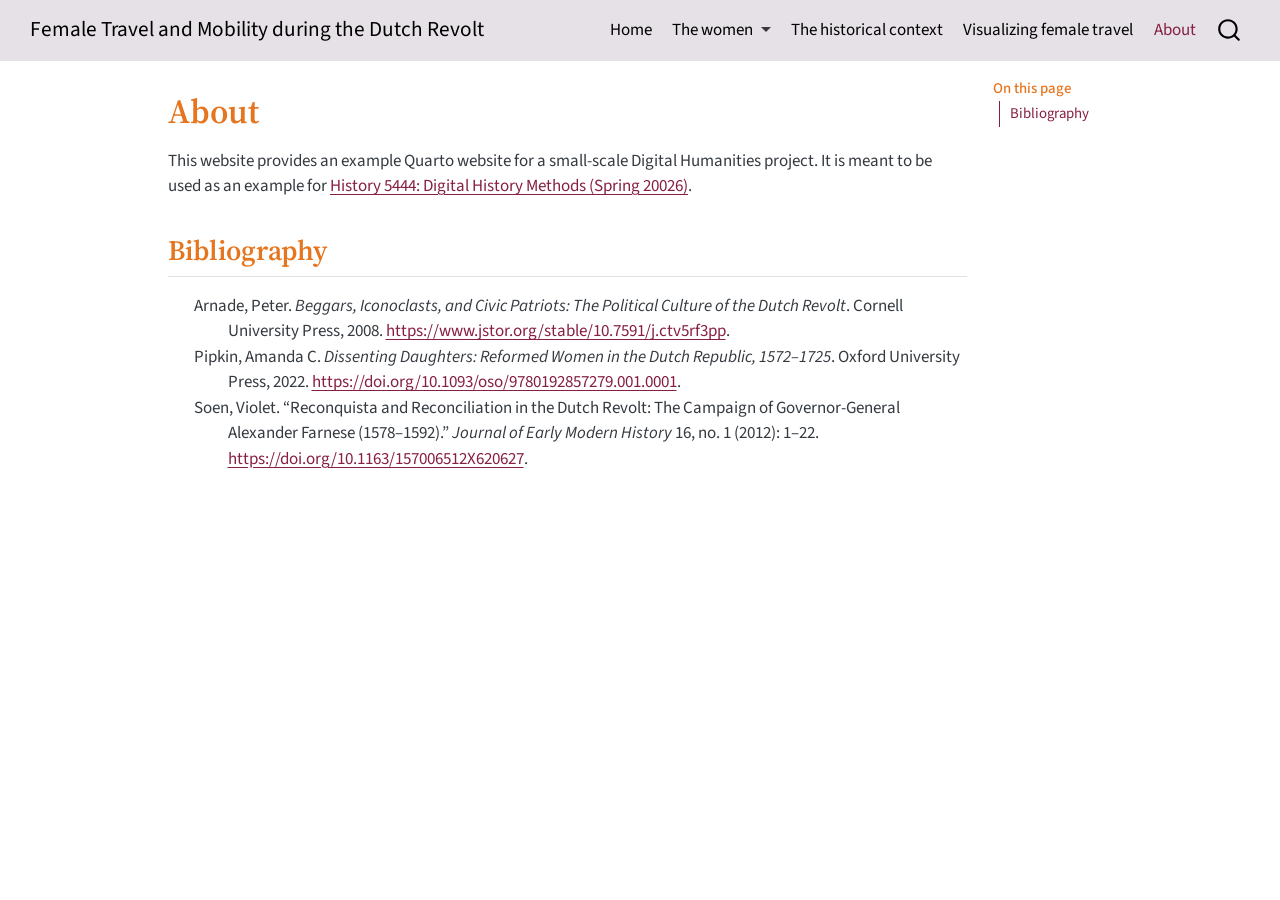
==== about.html @ 66f6cace "Built site for gh-pages" ====
<!DOCTYPE html>
<html xmlns="http://www.w3.org/1999/xhtml" lang="en" xml:lang="en"><head>

<meta charset="utf-8">
<meta name="generator" content="quarto-1.9.36">

<meta name="viewport" content="width=device-width, initial-scale=1.0, user-scalable=yes">


<title>About – Female Travel and Mobility during the Dutch Revolt</title>
<style>
/* Default styles provided by pandoc.
** See https://pandoc.org/MANUAL.html#variables-for-html for config info.
*/
code{white-space: pre-wrap;}
span.smallcaps{font-variant: small-caps;}
div.columns{display: flex; gap: min(4vw, 1.5em);}
div.column{flex: auto; overflow-x: auto;}
div.hanging-indent{margin-left: 1.5em; text-indent: -1.5em;}
ul.task-list{list-style: none;}
ul.task-list li input[type="checkbox"] {
  width: 0.8em;
  margin: 0 0.8em 0.2em -1em; /* quarto-specific, see https://github.com/quarto-dev/quarto-cli/issues/4556 */ 
  vertical-align: middle;
}
/* CSS for citations */
div.csl-bib-body { }
div.csl-entry {
  clear: both;
}
.hanging-indent div.csl-entry {
  margin-left:2em;
  text-indent:-2em;
}
div.csl-left-margin {
  min-width:2em;
  float:left;
}
div.csl-right-inline {
  margin-left:2em;
  padding-left:1em;
}
div.csl-indent {
  margin-left: 2em;
}</style>


<script src="site_libs/quarto-nav/quarto-nav.js"></script>
<script src="site_libs/quarto-nav/headroom.min.js"></script>
<script src="site_libs/clipboard/clipboard.min.js"></script>
<script src="site_libs/quarto-search/autocomplete.umd.js"></script>
<script src="site_libs/quarto-search/fuse.min.js"></script>
<script src="site_libs/quarto-search/quarto-search.js"></script>
<meta name="quarto:offset" content="./">
<script src="site_libs/quarto-html/quarto.js" type="module"></script>
<script src="site_libs/quarto-html/tabsets/tabsets.js" type="module"></script>
<script src="site_libs/quarto-html/popper.min.js"></script>
<script src="site_libs/quarto-html/tippy.umd.min.js"></script>
<script src="site_libs/quarto-html/anchor.min.js"></script>
<link href="site_libs/quarto-html/tippy.css" rel="stylesheet">
<link href="site_libs/quarto-html/quarto-syntax-highlighting-845c23b38eaddc0f92fda52bfe77a8c8.css" rel="stylesheet" id="quarto-text-highlighting-styles">
<script src="site_libs/bootstrap/bootstrap.min.js"></script>
<link href="site_libs/bootstrap/bootstrap-icons.css" rel="stylesheet">
<link href="site_libs/bootstrap/bootstrap-c034fb0089f5bb32b31e6c32194fbc84.min.css" rel="stylesheet" append-hash="true" id="quarto-bootstrap" data-mode="light">
<script id="quarto-search-options" type="application/json">{
  "location": "navbar",
  "copy-button": false,
  "collapse-after": 3,
  "panel-placement": "end",
  "type": "overlay",
  "limit": 50,
  "keyboard-shortcut": [
    "f",
    "/",
    "s"
  ],
  "show-item-context": false,
  "language": {
    "search-no-results-text": "No results",
    "search-matching-documents-text": "matching documents",
    "search-copy-link-title": "Copy link to search",
    "search-hide-matches-text": "Hide additional matches",
    "search-more-match-text": "more match in this document",
    "search-more-matches-text": "more matches in this document",
    "search-clear-button-title": "Clear",
    "search-text-placeholder": "",
    "search-detached-cancel-button-title": "Cancel",
    "search-submit-button-title": "Submit",
    "search-label": "Search"
  }
}</script>


</head>

<body class="nav-fixed quarto-light">

<div id="quarto-search-results"></div>
  <header id="quarto-header" class="headroom fixed-top">
    <nav class="navbar navbar-expand-lg " data-bs-theme="dark">
      <div class="navbar-container container-fluid">
      <div class="navbar-brand-container mx-auto">
    <a class="navbar-brand" href="./index.html">
    <span class="navbar-title">Female Travel and Mobility during the Dutch Revolt</span>
    </a>
  </div>
            <div id="quarto-search" class="" title="Search"></div>
          <button class="navbar-toggler" type="button" data-bs-toggle="collapse" data-bs-target="#navbarCollapse" aria-controls="navbarCollapse" role="menu" aria-expanded="false" aria-label="Toggle navigation" onclick="if (window.quartoToggleHeadroom) { window.quartoToggleHeadroom(); }">
  <span class="navbar-toggler-icon"></span>
</button>
          <div class="collapse navbar-collapse" id="navbarCollapse">
            <ul class="navbar-nav navbar-nav-scroll ms-auto">
  <li class="nav-item">
    <a class="nav-link" href="./index.html"> 
<span class="menu-text">Home</span></a>
  </li>  
  <li class="nav-item dropdown ">
    <a class="nav-link dropdown-toggle" href="#" id="nav-menu-the-women" role="link" data-bs-toggle="dropdown" aria-expanded="false">
 <span class="menu-text">The women</span>
    </a>
    <ul class="dropdown-menu dropdown-menu-end" aria-labelledby="nav-menu-the-women">    
        <li>
    <a class="dropdown-item" href="./anna-df.html">
 <span class="dropdown-text">Anna della Faille</span></a>
  </li>  
        <li>
    <a class="dropdown-item" href="./hester-df.html">
 <span class="dropdown-text">Hester della Faille</span></a>
  </li>  
        <li>
    <a class="dropdown-item" href="./zeghers.html">
 <span class="dropdown-text">Elizabeth Zeghers</span></a>
  </li>  
        <li>
    <a class="dropdown-item" href="./anna-vdm.html">
 <span class="dropdown-text">Anna van der Meulen</span></a>
  </li>  
        <li>
    <a class="dropdown-item" href="./sarah-vdm.html">
 <span class="dropdown-text">Sarah van der Meulen</span></a>
  </li>  
    </ul>
  </li>
  <li class="nav-item">
    <a class="nav-link" href="./context.html"> 
<span class="menu-text">The historical context</span></a>
  </li>  
  <li class="nav-item">
    <a class="nav-link" href="./movements.html"> 
<span class="menu-text">Visualizing female travel</span></a>
  </li>  
  <li class="nav-item">
    <a class="nav-link active" href="./about.html" aria-current="page"> 
<span class="menu-text">About</span></a>
  </li>  
</ul>
          </div> <!-- /navcollapse -->
            <div class="quarto-navbar-tools">
</div>
      </div> <!-- /container-fluid -->
    </nav>
</header>
<!-- content -->
<div id="quarto-content" class="quarto-container page-columns page-rows-contents page-layout-article page-navbar">
<!-- sidebar -->
<!-- margin-sidebar -->
    <div id="quarto-margin-sidebar" class="sidebar margin-sidebar">
        <nav id="TOC" role="doc-toc" class="toc-active">
    <h2 id="toc-title">On this page</h2>
   
  <ul>
  <li><a href="#bibliography" id="toc-bibliography" class="nav-link active" data-scroll-target="#bibliography">Bibliography</a></li>
  </ul>
</nav>
    </div>
<!-- main -->
<main class="content" id="quarto-document-content">

<header id="title-block-header" class="quarto-title-block default">
<div class="quarto-title">
<h1 class="title">About</h1>
</div>



<div class="quarto-title-meta">

    
  
    
  </div>
  


</header>


<p>This website provides an example Quarto website for a small-scale Digital Humanities project. It is meant to be used as an example for <a href="https://jessesadler.github.io/vt5444s26/">History 5444: Digital History Methods (Spring 20026)</a>.</p>
<section id="bibliography" class="level2">
<h2 class="anchored" data-anchor-id="bibliography">Bibliography</h2>
<div id="refs" class="references csl-bib-body hanging-indent" role="list">
<div id="ref-Arnade_2008" class="csl-entry" role="listitem">
Arnade, Peter. <em>Beggars, Iconoclasts, and Civic Patriots: The Political Culture of the Dutch Revolt</em>. Cornell University Press, 2008. <a href="https://www.jstor.org/stable/10.7591/j.ctv5rf3pp">https://www.jstor.org/stable/10.7591/j.ctv5rf3pp</a>.
</div>
<div id="ref-Pipkin_2022" class="csl-entry" role="listitem">
Pipkin, Amanda C. <em>Dissenting Daughters: Reformed Women in the Dutch Republic, 1572–1725</em>. Oxford University Press, 2022. <a href="https://doi.org/10.1093/oso/9780192857279.001.0001">https://doi.org/10.1093/oso/9780192857279.001.0001</a>.
</div>
<div id="ref-Soen_2012" class="csl-entry" role="listitem">
Soen, Violet. <span>“Reconquista and Reconciliation in the Dutch Revolt: The Campaign of Governor-General Alexander Farnese (1578–1592).”</span> <em>Journal of Early Modern History</em> 16, no. 1 (2012): 1–22. <a href="https://doi.org/10.1163/157006512X620627">https://doi.org/10.1163/157006512X620627</a>.
</div>
</div>


</section>

</main> <!-- /main -->
<script id="quarto-html-after-body" type="application/javascript">
  window.document.addEventListener("DOMContentLoaded", function (event) {
    const icon = "";
    const anchorJS = new window.AnchorJS();
    anchorJS.options = {
      placement: 'right',
      icon: icon
    };
    anchorJS.add('.anchored');
    const isCodeAnnotation = (el) => {
      for (const clz of el.classList) {
        if (clz.startsWith('code-annotation-')) {                     
          return true;
        }
      }
      return false;
    }
    const onCopySuccess = function(e) {
      // button target
      const button = e.trigger;
      // don't keep focus
      button.blur();
      // flash "checked"
      button.classList.add('code-copy-button-checked');
      var currentTitle = button.getAttribute("title");
      button.setAttribute("title", "Copied!");
      let tooltip;
      if (window.bootstrap) {
        button.setAttribute("data-bs-toggle", "tooltip");
        button.setAttribute("data-bs-placement", "left");
        button.setAttribute("data-bs-title", "Copied!");
        tooltip = new bootstrap.Tooltip(button, 
          { trigger: "manual", 
            customClass: "code-copy-button-tooltip",
            offset: [0, -8]});
        tooltip.show();    
      }
      setTimeout(function() {
        if (tooltip) {
          tooltip.hide();
          button.removeAttribute("data-bs-title");
          button.removeAttribute("data-bs-toggle");
          button.removeAttribute("data-bs-placement");
        }
        button.setAttribute("title", currentTitle);
        button.classList.remove('code-copy-button-checked');
      }, 1000);
      // clear code selection
      e.clearSelection();
    }
    const getTextToCopy = function(trigger) {
      const outerScaffold = trigger.parentElement.cloneNode(true);
      const codeEl = outerScaffold.querySelector('code');
      for (const childEl of codeEl.children) {
        if (isCodeAnnotation(childEl)) {
          childEl.remove();
        }
      }
      return codeEl.innerText;
    }
    const clipboard = new window.ClipboardJS('.code-copy-button:not([data-in-quarto-modal])', {
      text: getTextToCopy
    });
    clipboard.on('success', onCopySuccess);
    if (window.document.getElementById('quarto-embedded-source-code-modal')) {
      const clipboardModal = new window.ClipboardJS('.code-copy-button[data-in-quarto-modal]', {
        text: getTextToCopy,
        container: window.document.getElementById('quarto-embedded-source-code-modal')
      });
      clipboardModal.on('success', onCopySuccess);
    }
      var localhostRegex = new RegExp(/^(?:http|https):\/\/localhost\:?[0-9]*\//);
      var mailtoRegex = new RegExp(/^mailto:/);
        var filterRegex = new RegExp("https:\/\/jessesadler\.github\.io\/quarto-web-example\/");
      var isInternal = (href) => {
          return filterRegex.test(href) || localhostRegex.test(href) || mailtoRegex.test(href);
      }
      // Inspect non-navigation links and adorn them if external
     var links = window.document.querySelectorAll('a[href]:not(.nav-link):not(.navbar-brand):not(.toc-action):not(.sidebar-link):not(.sidebar-item-toggle):not(.pagination-link):not(.no-external):not([aria-hidden]):not(.dropdown-item):not(.quarto-navigation-tool):not(.about-link)');
      for (var i=0; i<links.length; i++) {
        const link = links[i];
        if (!isInternal(link.href)) {
          // undo the damage that might have been done by quarto-nav.js in the case of
          // links that we want to consider external
          if (link.dataset.originalHref !== undefined) {
            link.href = link.dataset.originalHref;
          }
        }
      }
    function tippyHover(el, contentFn, onTriggerFn, onUntriggerFn) {
      const config = {
        allowHTML: true,
        maxWidth: 500,
        delay: 100,
        arrow: false,
        appendTo: function(el) {
            return el.parentElement;
        },
        interactive: true,
        interactiveBorder: 10,
        theme: 'quarto',
        placement: 'bottom-start',
      };
      if (contentFn) {
        config.content = contentFn;
      }
      if (onTriggerFn) {
        config.onTrigger = onTriggerFn;
      }
      if (onUntriggerFn) {
        config.onUntrigger = onUntriggerFn;
      }
      window.tippy(el, config); 
    }
    const noterefs = window.document.querySelectorAll('a[role="doc-noteref"]');
    for (var i=0; i<noterefs.length; i++) {
      const ref = noterefs[i];
      tippyHover(ref, function() {
        // use id or data attribute instead here
        let href = ref.getAttribute('data-footnote-href') || ref.getAttribute('href');
        try { href = new URL(href).hash; } catch {}
        const id = href.replace(/^#\/?/, "");
        const note = window.document.getElementById(id);
        if (note) {
          return note.innerHTML;
        } else {
          return "";
        }
      });
    }
    const xrefs = window.document.querySelectorAll('a.quarto-xref');
    const processXRef = (id, note) => {
      // Strip column container classes
      const stripColumnClz = (el) => {
        el.classList.remove("page-full", "page-columns");
        if (el.children) {
          for (const child of el.children) {
            stripColumnClz(child);
          }
        }
      }
      stripColumnClz(note)
      if (id === null || id.startsWith('sec-')) {
        // Special case sections, only their first couple elements
        const container = document.createElement("div");
        if (note.children && note.children.length > 2) {
          container.appendChild(note.children[0].cloneNode(true));
          for (let i = 1; i < note.children.length; i++) {
            const child = note.children[i];
            if (child.tagName === "P" && child.innerText === "") {
              continue;
            } else {
              container.appendChild(child.cloneNode(true));
              break;
            }
          }
          if (window.Quarto?.typesetMath) {
            window.Quarto.typesetMath(container);
          }
          return container.innerHTML
        } else {
          if (window.Quarto?.typesetMath) {
            window.Quarto.typesetMath(note);
          }
          return note.innerHTML;
        }
      } else {
        // Remove any anchor links if they are present
        const anchorLink = note.querySelector('a.anchorjs-link');
        if (anchorLink) {
          anchorLink.remove();
        }
        if (window.Quarto?.typesetMath) {
          window.Quarto.typesetMath(note);
        }
        if (note.classList.contains("callout")) {
          return note.outerHTML;
        } else {
          return note.innerHTML;
        }
      }
    }
    for (var i=0; i<xrefs.length; i++) {
      const xref = xrefs[i];
      tippyHover(xref, undefined, function(instance) {
        instance.disable();
        let url = xref.getAttribute('href');
        let hash = undefined; 
        if (url.startsWith('#')) {
          hash = url;
        } else {
          try { hash = new URL(url).hash; } catch {}
        }
        if (hash) {
          const id = hash.replace(/^#\/?/, "");
          const note = window.document.getElementById(id);
          if (note !== null) {
            try {
              const html = processXRef(id, note.cloneNode(true));
              instance.setContent(html);
            } finally {
              instance.enable();
              instance.show();
            }
          } else {
            // See if we can fetch this
            fetch(url.split('#')[0])
            .then(res => res.text())
            .then(html => {
              const parser = new DOMParser();
              const htmlDoc = parser.parseFromString(html, "text/html");
              const note = htmlDoc.getElementById(id);
              if (note !== null) {
                const html = processXRef(id, note);
                instance.setContent(html);
              } 
            }).finally(() => {
              instance.enable();
              instance.show();
            });
          }
        } else {
          // See if we can fetch a full url (with no hash to target)
          // This is a special case and we should probably do some content thinning / targeting
          fetch(url)
          .then(res => res.text())
          .then(html => {
            const parser = new DOMParser();
            const htmlDoc = parser.parseFromString(html, "text/html");
            const note = htmlDoc.querySelector('main.content');
            if (note !== null) {
              // This should only happen for chapter cross references
              // (since there is no id in the URL)
              // remove the first header
              if (note.children.length > 0 && note.children[0].tagName === "HEADER") {
                note.children[0].remove();
              }
              const html = processXRef(null, note);
              instance.setContent(html);
            } 
          }).finally(() => {
            instance.enable();
            instance.show();
          });
        }
      }, function(instance) {
      });
    }
        let selectedAnnoteEl;
        const selectorForAnnotation = ( cell, annotation) => {
          let cellAttr = 'data-code-cell="' + cell + '"';
          let lineAttr = 'data-code-annotation="' +  annotation + '"';
          const selector = 'span[' + cellAttr + '][' + lineAttr + ']';
          return selector;
        }
        const selectCodeLines = (annoteEl) => {
          const doc = window.document;
          const targetCell = annoteEl.getAttribute("data-target-cell");
          const targetAnnotation = annoteEl.getAttribute("data-target-annotation");
          const annoteSpan = window.document.querySelector(selectorForAnnotation(targetCell, targetAnnotation));
          const lines = annoteSpan.getAttribute("data-code-lines").split(",");
          const lineIds = lines.map((line) => {
            return targetCell + "-" + line;
          })
          let top = null;
          let height = null;
          let parent = null;
          if (lineIds.length > 0) {
              //compute the position of the single el (top and bottom and make a div)
              const el = window.document.getElementById(lineIds[0]);
              top = el.offsetTop;
              height = el.offsetHeight;
              parent = el.parentElement.parentElement;
            if (lineIds.length > 1) {
              const lastEl = window.document.getElementById(lineIds[lineIds.length - 1]);
              const bottom = lastEl.offsetTop + lastEl.offsetHeight;
              height = bottom - top;
            }
            if (top !== null && height !== null && parent !== null) {
              // cook up a div (if necessary) and position it 
              let div = window.document.getElementById("code-annotation-line-highlight");
              if (div === null) {
                div = window.document.createElement("div");
                div.setAttribute("id", "code-annotation-line-highlight");
                div.style.position = 'absolute';
                parent.appendChild(div);
              }
              div.style.top = top - 2 + "px";
              div.style.height = height + 4 + "px";
              div.style.left = 0;
              let gutterDiv = window.document.getElementById("code-annotation-line-highlight-gutter");
              if (gutterDiv === null) {
                gutterDiv = window.document.createElement("div");
                gutterDiv.setAttribute("id", "code-annotation-line-highlight-gutter");
                gutterDiv.style.position = 'absolute';
                const codeCell = window.document.getElementById(targetCell);
                const gutter = codeCell.querySelector('.code-annotation-gutter');
                gutter.appendChild(gutterDiv);
              }
              gutterDiv.style.top = top - 2 + "px";
              gutterDiv.style.height = height + 4 + "px";
            }
            selectedAnnoteEl = annoteEl;
          }
        };
        const unselectCodeLines = () => {
          const elementsIds = ["code-annotation-line-highlight", "code-annotation-line-highlight-gutter"];
          elementsIds.forEach((elId) => {
            const div = window.document.getElementById(elId);
            if (div) {
              div.remove();
            }
          });
          selectedAnnoteEl = undefined;
        };
          // Handle positioning of the toggle
      window.addEventListener(
        "resize",
        throttle(() => {
          elRect = undefined;
          if (selectedAnnoteEl) {
            selectCodeLines(selectedAnnoteEl);
          }
        }, 10)
      );
      function throttle(fn, ms) {
      let throttle = false;
      let timer;
        return (...args) => {
          if(!throttle) { // first call gets through
              fn.apply(this, args);
              throttle = true;
          } else { // all the others get throttled
              if(timer) clearTimeout(timer); // cancel #2
              timer = setTimeout(() => {
                fn.apply(this, args);
                timer = throttle = false;
              }, ms);
          }
        };
      }
        // Attach click handler to the DT
        const annoteDls = window.document.querySelectorAll('dt[data-target-cell]');
        for (const annoteDlNode of annoteDls) {
          annoteDlNode.addEventListener('click', (event) => {
            const clickedEl = event.target;
            if (clickedEl !== selectedAnnoteEl) {
              unselectCodeLines();
              const activeEl = window.document.querySelector('dt[data-target-cell].code-annotation-active');
              if (activeEl) {
                activeEl.classList.remove('code-annotation-active');
              }
              selectCodeLines(clickedEl);
              clickedEl.classList.add('code-annotation-active');
            } else {
              // Unselect the line
              unselectCodeLines();
              clickedEl.classList.remove('code-annotation-active');
            }
          });
        }
    const findCites = (el) => {
      const parentEl = el.parentElement;
      if (parentEl) {
        const cites = parentEl.dataset.cites;
        if (cites) {
          return {
            el,
            cites: cites.split(' ')
          };
        } else {
          return findCites(el.parentElement)
        }
      } else {
        return undefined;
      }
    };
    var bibliorefs = window.document.querySelectorAll('a[role="doc-biblioref"]');
    for (var i=0; i<bibliorefs.length; i++) {
      const ref = bibliorefs[i];
      const citeInfo = findCites(ref);
      if (citeInfo) {
        tippyHover(citeInfo.el, function() {
          var popup = window.document.createElement('div');
          citeInfo.cites.forEach(function(cite) {
            var citeDiv = window.document.createElement('div');
            citeDiv.classList.add('hanging-indent');
            citeDiv.classList.add('csl-entry');
            var biblioDiv = window.document.getElementById('ref-' + cite);
            if (biblioDiv) {
              citeDiv.innerHTML = biblioDiv.innerHTML;
            }
            popup.appendChild(citeDiv);
          });
          return popup.innerHTML;
        });
      }
    }
  });
  </script>
</div> <!-- /content -->




</body></html>
---- site_libs/quarto-html/tippy.css ----
.tippy-box[data-animation=fade][data-state=hidden]{opacity:0}[data-tippy-root]{max-width:calc(100vw - 10px)}.tippy-box{position:relative;background-color:#333;color:#fff;border-radius:4px;font-size:14px;line-height:1.4;white-space:normal;outline:0;transition-property:transform,visibility,opacity}.tippy-box[data-placement^=top]>.tippy-arrow{bottom:0}.tippy-box[data-placement^=top]>.tippy-arrow:before{bottom:-7px;left:0;border-width:8px 8px 0;border-top-color:initial;transform-origin:center top}.tippy-box[data-placement^=bottom]>.tippy-arrow{top:0}.tippy-box[data-placement^=bottom]>.tippy-arrow:before{top:-7px;left:0;border-width:0 8px 8px;border-bottom-color:initial;transform-origin:center bottom}.tippy-box[data-placement^=left]>.tippy-arrow{right:0}.tippy-box[data-placement^=left]>.tippy-arrow:before{border-width:8px 0 8px 8px;border-left-color:initial;right:-7px;transform-origin:center left}.tippy-box[data-placement^=right]>.tippy-arrow{left:0}.tippy-box[data-placement^=right]>.tippy-arrow:before{left:-7px;border-width:8px 8px 8px 0;border-right-color:initial;transform-origin:center right}.tippy-box[data-inertia][data-state=visible]{transition-timing-function:cubic-bezier(.54,1.5,.38,1.11)}.tippy-arrow{width:16px;height:16px;color:#333}.tippy-arrow:before{content:"";position:absolute;border-color:transparent;border-style:solid}.tippy-content{position:relative;padding:5px 9px;z-index:1}
---- site_libs/quarto-html/quarto-syntax-highlighting-845c23b38eaddc0f92fda52bfe77a8c8.css ----
/* quarto syntax highlight colors */
:root {
  --quarto-hl-ot-color: #003B4F;
  --quarto-hl-at-color: #657422;
  --quarto-hl-ss-color: #20794D;
  --quarto-hl-an-color: #5E5E5E;
  --quarto-hl-fu-color: #4758AB;
  --quarto-hl-st-color: #20794D;
  --quarto-hl-cf-color: #003B4F;
  --quarto-hl-op-color: #5E5E5E;
  --quarto-hl-er-color: #AD0000;
  --quarto-hl-bn-color: #AD0000;
  --quarto-hl-al-color: #AD0000;
  --quarto-hl-va-color: #111111;
  --quarto-hl-bu-color: inherit;
  --quarto-hl-ex-color: inherit;
  --quarto-hl-pp-color: #AD0000;
  --quarto-hl-in-color: #5E5E5E;
  --quarto-hl-vs-color: #20794D;
  --quarto-hl-wa-color: #5E5E5E;
  --quarto-hl-do-color: #5E5E5E;
  --quarto-hl-im-color: #00769E;
  --quarto-hl-ch-color: #20794D;
  --quarto-hl-dt-color: #AD0000;
  --quarto-hl-fl-color: #AD0000;
  --quarto-hl-co-color: #5E5E5E;
  --quarto-hl-cv-color: #5E5E5E;
  --quarto-hl-cn-color: #8f5902;
  --quarto-hl-sc-color: #5E5E5E;
  --quarto-hl-dv-color: #AD0000;
  --quarto-hl-kw-color: #003B4F;
}

/* other quarto variables */
:root {
  --quarto-font-monospace: SFMono-Regular, Menlo, Monaco, Consolas, "Liberation Mono", "Courier New", monospace;
}

/* syntax highlight based on Pandoc's rules */
pre > code.sourceCode > span {
  color: #003B4F;
}

code.sourceCode > span {
  color: #003B4F;
}

div.sourceCode,
div.sourceCode pre.sourceCode {
  color: #003B4F;
}

/* Normal */
code span {
  color: #003B4F;
}

/* Alert */
code span.al {
  color: #AD0000;
  font-style: inherit;
}

/* Annotation */
code span.an {
  color: #5E5E5E;
  font-style: inherit;
}

/* Attribute */
code span.at {
  color: #657422;
  font-style: inherit;
}

/* BaseN */
code span.bn {
  color: #AD0000;
  font-style: inherit;
}

/* BuiltIn */
code span.bu {
  font-style: inherit;
}

/* ControlFlow */
code span.cf {
  color: #003B4F;
  font-weight: bold;
  font-style: inherit;
}

/* Char */
code span.ch {
  color: #20794D;
  font-style: inherit;
}

/* Constant */
code span.cn {
  color: #8f5902;
  font-style: inherit;
}

/* Comment */
code span.co {
  color: #5E5E5E;
  font-style: inherit;
}

/* CommentVar */
code span.cv {
  color: #5E5E5E;
  font-style: italic;
}

/* Documentation */
code span.do {
  color: #5E5E5E;
  font-style: italic;
}

/* DataType */
code span.dt {
  color: #AD0000;
  font-style: inherit;
}

/* DecVal */
code span.dv {
  color: #AD0000;
  font-style: inherit;
}

/* Error */
code span.er {
  color: #AD0000;
  font-style: inherit;
}

/* Extension */
code span.ex {
  font-style: inherit;
}

/* Float */
code span.fl {
  color: #AD0000;
  font-style: inherit;
}

/* Function */
code span.fu {
  color: #4758AB;
  font-style: inherit;
}

/* Import */
code span.im {
  color: #00769E;
  font-style: inherit;
}

/* Information */
code span.in {
  color: #5E5E5E;
  font-style: inherit;
}

/* Keyword */
code span.kw {
  color: #003B4F;
  font-weight: bold;
  font-style: inherit;
}

/* Operator */
code span.op {
  color: #5E5E5E;
  font-style: inherit;
}

/* Other */
code span.ot {
  color: #003B4F;
  font-style: inherit;
}

/* Preprocessor */
code span.pp {
  color: #AD0000;
  font-style: inherit;
}

/* SpecialChar */
code span.sc {
  color: #5E5E5E;
  font-style: inherit;
}

/* SpecialString */
code span.ss {
  color: #20794D;
  font-style: inherit;
}

/* String */
code span.st {
  color: #20794D;
  font-style: inherit;
}

/* Variable */
code span.va {
  color: #111111;
  font-style: inherit;
}

/* VerbatimString */
code span.vs {
  color: #20794D;
  font-style: inherit;
}

/* Warning */
code span.wa {
  color: #5E5E5E;
  font-style: italic;
}

.prevent-inlining {
  content: "</";
}

/*# sourceMappingURL=ac89f0bb514bba72461919f78549e31c.css.map */
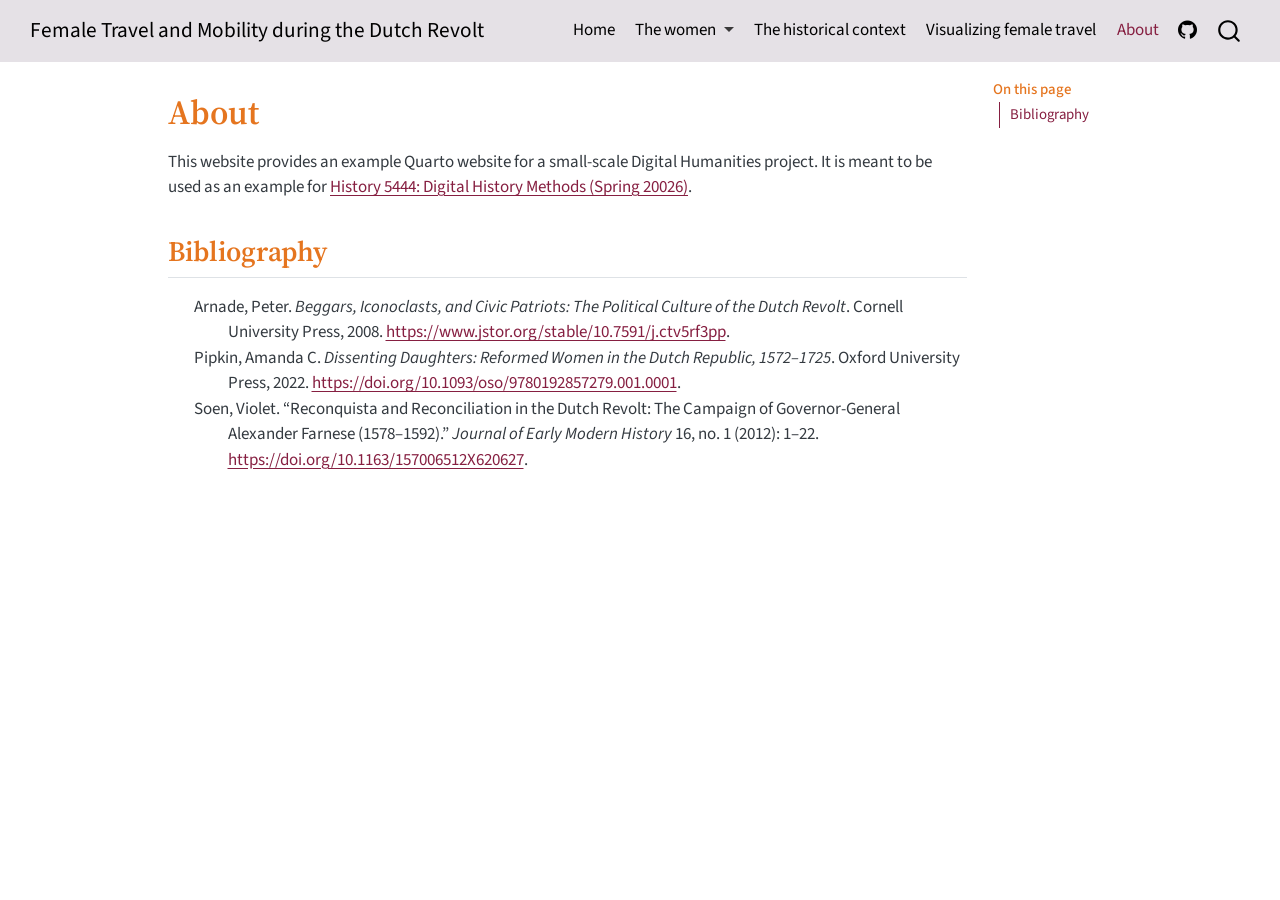
==== commit 07e7db21: "Built site for gh-pages" ====
--- a/about.html
+++ b/about.html
@@ -2,7 +2,7 @@
 <html xmlns="http://www.w3.org/1999/xhtml" lang="en" xml:lang="en"><head>
 
 <meta charset="utf-8">
-<meta name="generator" content="quarto-1.9.36">
+<meta name="generator" content="quarto-1.9.37">
 
 <meta name="viewport" content="width=device-width, initial-scale=1.0, user-scalable=yes">
 
@@ -58,10 +58,10 @@
 <script src="site_libs/quarto-html/tippy.umd.min.js"></script>
 <script src="site_libs/quarto-html/anchor.min.js"></script>
 <link href="site_libs/quarto-html/tippy.css" rel="stylesheet">
-<link href="site_libs/quarto-html/quarto-syntax-highlighting-845c23b38eaddc0f92fda52bfe77a8c8.css" rel="stylesheet" id="quarto-text-highlighting-styles">
+<link href="site_libs/quarto-html/quarto-syntax-highlighting-7f8f88aac4f3542376d5c11b86a4c14d.css" rel="stylesheet" id="quarto-text-highlighting-styles">
 <script src="site_libs/bootstrap/bootstrap.min.js"></script>
 <link href="site_libs/bootstrap/bootstrap-icons.css" rel="stylesheet">
-<link href="site_libs/bootstrap/bootstrap-c034fb0089f5bb32b31e6c32194fbc84.min.css" rel="stylesheet" append-hash="true" id="quarto-bootstrap" data-mode="light">
+<link href="site_libs/bootstrap/bootstrap-481a39b25387326fc2a14700b6f71c9c.min.css" rel="stylesheet" append-hash="true" id="quarto-bootstrap" data-mode="light">
 <script id="quarto-search-options" type="application/json">{
   "location": "navbar",
   "copy-button": false,
@@ -152,6 +152,11 @@
   <li class="nav-item">
     <a class="nav-link active" href="./about.html" aria-current="page"> 
 <span class="menu-text">About</span></a>
+  </li>  
+  <li class="nav-item compact">
+    <a class="nav-link" href="https://github.com/jessesadler/quarto-web-example"> <i class="bi bi-github" role="img">
+</i> 
+<span class="menu-text"></span></a>
   </li>  
 </ul>
           </div> <!-- /navcollapse -->
--- a/site_libs/quarto-html/quarto-syntax-highlighting-7f8f88aac4f3542376d5c11b86a4c14d.css
+++ b/site_libs/quarto-html/quarto-syntax-highlighting-7f8f88aac4f3542376d5c11b86a4c14d.css
@@ -0,0 +1,236 @@
+/* quarto syntax highlight colors */
+:root {
+  --quarto-hl-ot-color: #003B4F;
+  --quarto-hl-at-color: #657422;
+  --quarto-hl-ss-color: #20794D;
+  --quarto-hl-an-color: #5E5E5E;
+  --quarto-hl-fu-color: #4758AB;
+  --quarto-hl-st-color: #20794D;
+  --quarto-hl-cf-color: #003B4F;
+  --quarto-hl-op-color: #5E5E5E;
+  --quarto-hl-er-color: #AD0000;
+  --quarto-hl-bn-color: #AD0000;
+  --quarto-hl-al-color: #AD0000;
+  --quarto-hl-va-color: #111111;
+  --quarto-hl-bu-color: inherit;
+  --quarto-hl-ex-color: inherit;
+  --quarto-hl-pp-color: #AD0000;
+  --quarto-hl-in-color: #5E5E5E;
+  --quarto-hl-vs-color: #20794D;
+  --quarto-hl-wa-color: #5E5E5E;
+  --quarto-hl-do-color: #5E5E5E;
+  --quarto-hl-im-color: #00769E;
+  --quarto-hl-ch-color: #20794D;
+  --quarto-hl-dt-color: #AD0000;
+  --quarto-hl-fl-color: #AD0000;
+  --quarto-hl-co-color: #5E5E5E;
+  --quarto-hl-cv-color: #5E5E5E;
+  --quarto-hl-cn-color: #8f5902;
+  --quarto-hl-sc-color: #5E5E5E;
+  --quarto-hl-dv-color: #AD0000;
+  --quarto-hl-kw-color: #003B4F;
+}
+
+/* other quarto variables */
+:root {
+  --quarto-font-monospace: SFMono-Regular, Menlo, Monaco, Consolas, "Liberation Mono", "Courier New", monospace;
+}
+
+/* syntax highlight based on Pandoc's rules */
+pre > code.sourceCode > span {
+  color: #003B4F;
+}
+
+code.sourceCode > span {
+  color: #003B4F;
+}
+
+div.sourceCode,
+div.sourceCode pre.sourceCode {
+  color: #003B4F;
+}
+
+/* Normal */
+code span {
+  color: #003B4F;
+}
+
+/* Alert */
+code span.al {
+  color: #AD0000;
+  font-style: inherit;
+}
+
+/* Annotation */
+code span.an {
+  color: #5E5E5E;
+  font-style: inherit;
+}
+
+/* Attribute */
+code span.at {
+  color: #657422;
+  font-style: inherit;
+}
+
+/* BaseN */
+code span.bn {
+  color: #AD0000;
+  font-style: inherit;
+}
+
+/* BuiltIn */
+code span.bu {
+  font-style: inherit;
+}
+
+/* ControlFlow */
+code span.cf {
+  color: #003B4F;
+  font-weight: bold;
+  font-style: inherit;
+}
+
+/* Char */
+code span.ch {
+  color: #20794D;
+  font-style: inherit;
+}
+
+/* Constant */
+code span.cn {
+  color: #8f5902;
+  font-style: inherit;
+}
+
+/* Comment */
+code span.co {
+  color: #5E5E5E;
+  font-style: inherit;
+}
+
+/* CommentVar */
+code span.cv {
+  color: #5E5E5E;
+  font-style: italic;
+}
+
+/* Documentation */
+code span.do {
+  color: #5E5E5E;
+  font-style: italic;
+}
+
+/* DataType */
+code span.dt {
+  color: #AD0000;
+  font-style: inherit;
+}
+
+/* DecVal */
+code span.dv {
+  color: #AD0000;
+  font-style: inherit;
+}
+
+/* Error */
+code span.er {
+  color: #AD0000;
+  font-style: inherit;
+}
+
+/* Extension */
+code span.ex {
+  font-style: inherit;
+}
+
+/* Float */
+code span.fl {
+  color: #AD0000;
+  font-style: inherit;
+}
+
+/* Function */
+code span.fu {
+  color: #4758AB;
+  font-style: inherit;
+}
+
+/* Import */
+code span.im {
+  color: #00769E;
+  font-style: inherit;
+}
+
+/* Information */
+code span.in {
+  color: #5E5E5E;
+  font-style: inherit;
+}
+
+/* Keyword */
+code span.kw {
+  color: #003B4F;
+  font-weight: bold;
+  font-style: inherit;
+}
+
+/* Operator */
+code span.op {
+  color: #5E5E5E;
+  font-style: inherit;
+}
+
+/* Other */
+code span.ot {
+  color: #003B4F;
+  font-style: inherit;
+}
+
+/* Preprocessor */
+code span.pp {
+  color: #AD0000;
+  font-style: inherit;
+}
+
+/* SpecialChar */
+code span.sc {
+  color: #5E5E5E;
+  font-style: inherit;
+}
+
+/* SpecialString */
+code span.ss {
+  color: #20794D;
+  font-style: inherit;
+}
+
+/* String */
+code span.st {
+  color: #20794D;
+  font-style: inherit;
+}
+
+/* Variable */
+code span.va {
+  color: #111111;
+  font-style: inherit;
+}
+
+/* VerbatimString */
+code span.vs {
+  color: #20794D;
+  font-style: inherit;
+}
+
+/* Warning */
+code span.wa {
+  color: #5E5E5E;
+  font-style: italic;
+}
+
+.prevent-inlining {
+  content: "</";
+}
+
+/*# sourceMappingURL=789ad8cd35626ba772517505b42a116e.css.map */
